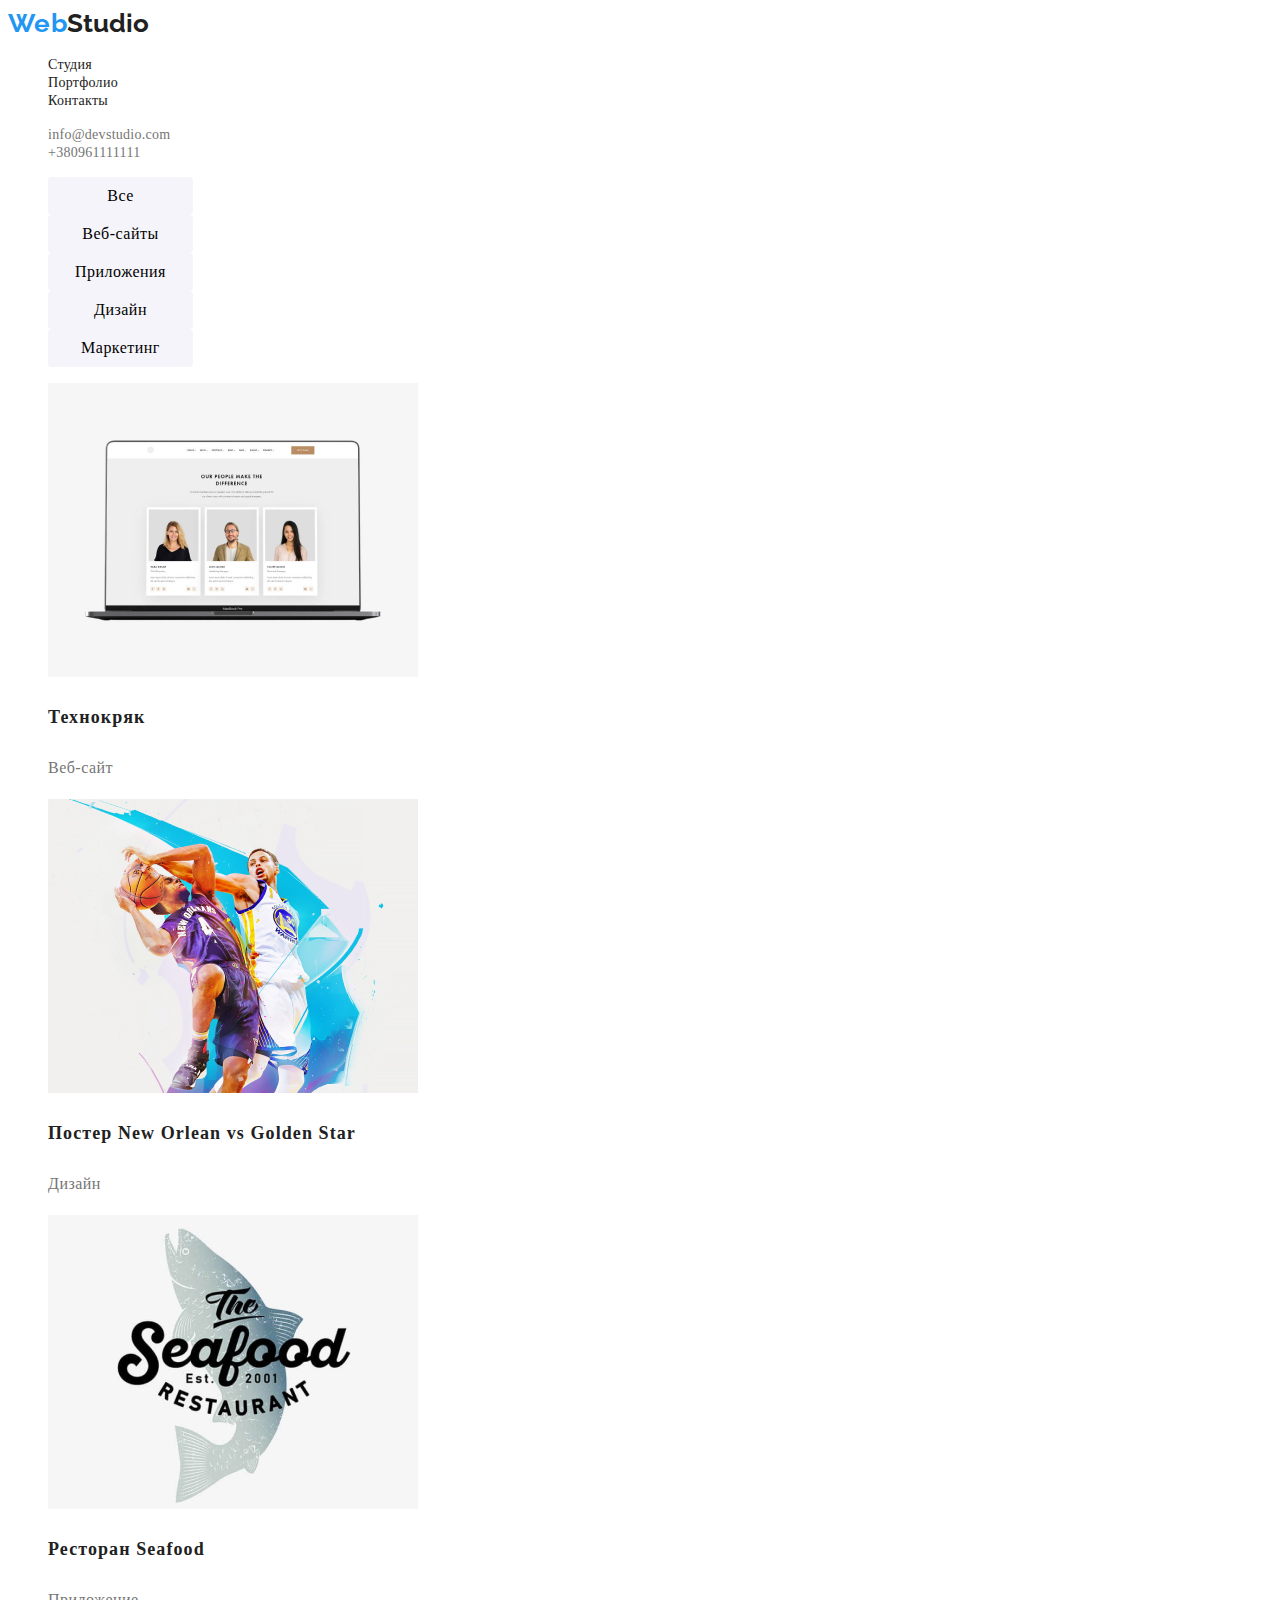
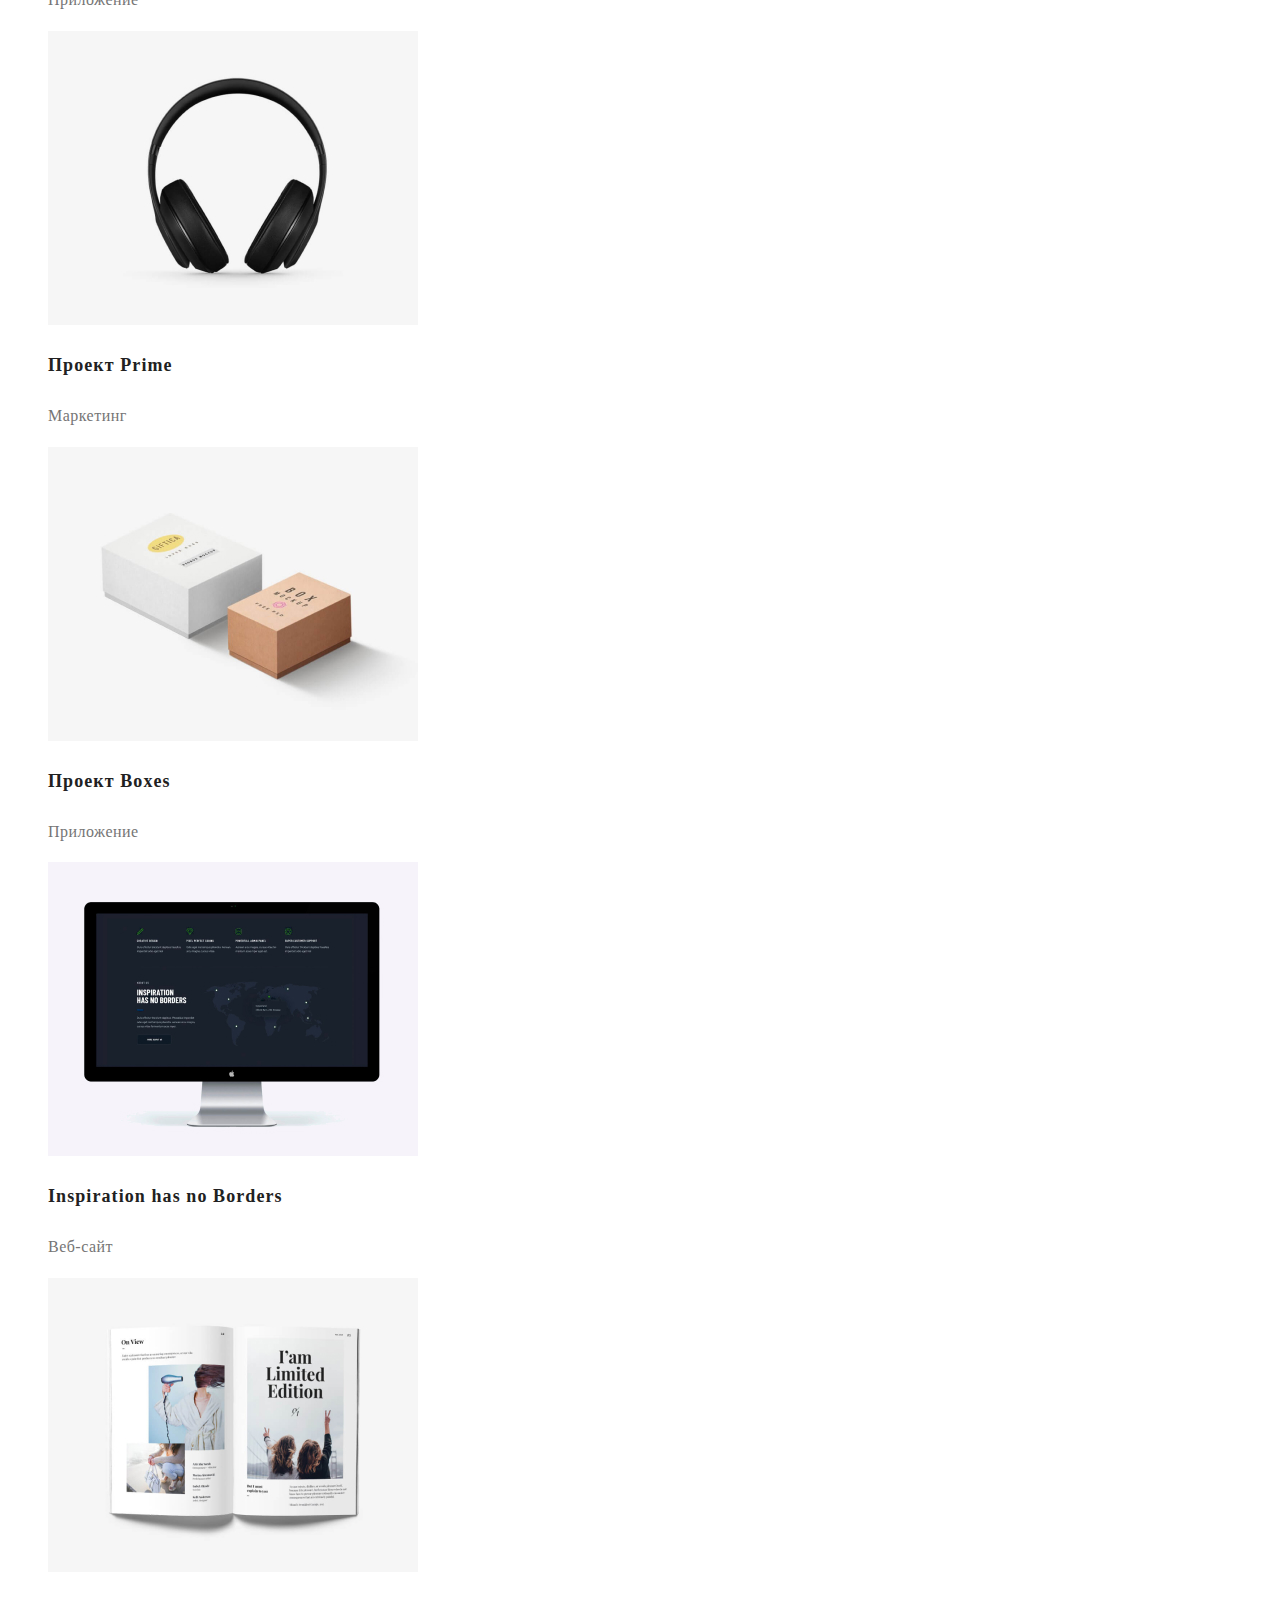
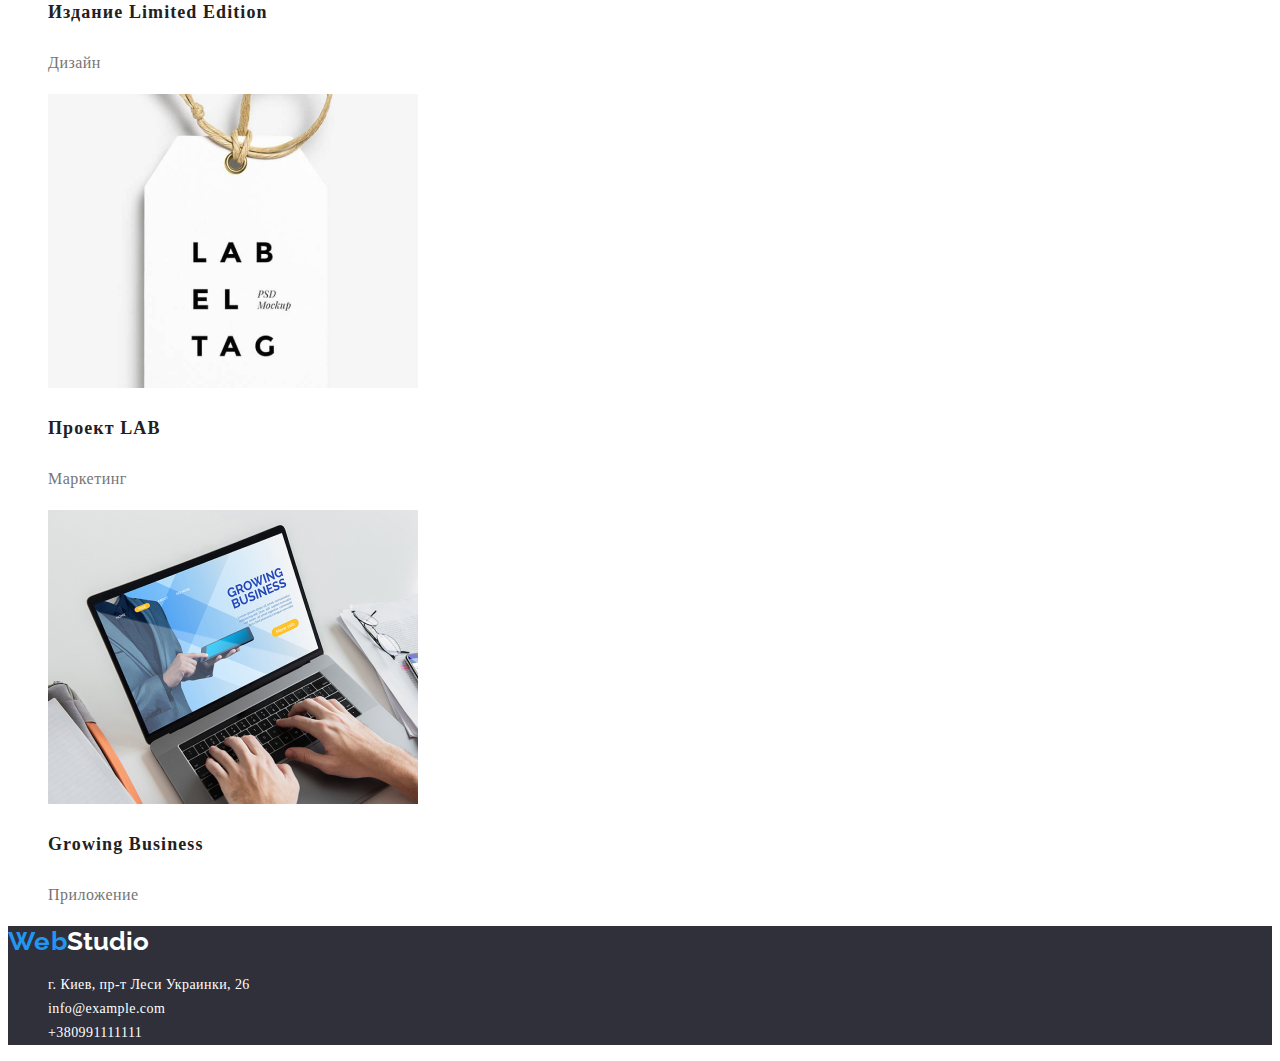
==== portfolio.html @ b9a98849 "Копіювання файлів з ДЗ2" ====
<!DOCTYPE html>
<html lang="ru">
<head>
    <meta charset="UTF-8">
    <meta http-equiv="X-UA-Compatible" content="IE=edge">
    <meta name="viewport" content="width=device-width, initial-scale=1.0">
    <link rel="stylesheet" href="https://cdnjs.cloudflare.com/ajax/libs/modern-normalize/1.0.0/modern-normalize.min.css"
        integrity="sha512-ISS7cAi1PEhQ8jnbJpJZMd29NlhNj4AWYyLOSp2CE/CsHxTCu+r+t0D2yoJudVrd0/8fTVPUVDzY5Tvli75u/g=="
        crossorigin="anonymous" />
    <link rel="preconnect" href="https://fonts.gstatic.com">
    <link href="https://fonts.googleapis.com/css2?family=Raleway:wght@700&family=Roboto:wght@400;500;700;900&display=swap"
    rel="stylesheet">
    <link rel="stylesheet" href="./css/styles.css">
    <title>Портфолио</title>
</head>
<body>
    <!--PORTFOLIO-->
<header class="header">
    <nav class="navigation">
        <a class="logo-webstudio link" lang="en" href="WebStudio" target="_blank">
            <span class="logo-web">Web</span>Studio</a>
        <ul class="navigation-list list">
            <li class="navigatoin-item">
                <a class="navigatin-link link" href="./index.html">Студия</a>
            </li>
            <li class="navigatoin-item">
                <a class="navigatin-link link" href="./portfolio.html">Портфолио</a>
            </li>
            <li class="navigatoin-item">
                <a class="navigatin-link link" href="Контакты">Контакты</a>
            </li>
        </ul>
    </nav>
    <ul class="mail-tel-list list">
        <li class="mail-tel-item">
            <a class="mail-tel-link link" href="mailto:info@devstudio.com" lang="en">info@devstudio.com</a>
        </li>
        <li class="mail-tel-item">
            <a class="mail-tel-link link" href="tel:+380961111111">+380961111111</a>
        </li>
    </ul>
</header>
    <main>
        <section class="galery">
            <!--Галерея-->
            <h1 hidden> Галерея </h1><!--повинен бути скритий через стилі-->
            <ul class="galery-head-list list">
                <li class="galery-head-item">
                    <button class="galery-head-bytton" type="button">Все</button>
                </li>
                <li class="galery-head-item">
                    <button class="galery-head-bytton" type="button">Веб-сайты</button>
                </li>
                <li class="galery-head-item">
                    <button class="galery-head-bytton" type="button">Приложения</button>
                </li>
                <li class="galery-head-item">
                    <button class="galery-head-bytton" type="button">Дизайн</button>
                </li>
                <li class="galery-head-item">
                    <button class="galery-head-bytton" type="button">Маркетинг</button>
                </li>
            </ul>
             <ul class="galery-list list">
                <li class="galery-item">
                    <img class="galery-img" src="./images/portfolio/img_1.jpg" alt="Веб-сайт" 
                    width="370" height="294">
                    <h3 class="galery-name">Технокряк</h3>
                    <p class="galery-section">Веб-сайт</p>
                </li>
                <li class="galery-item">
                    <img class="galery-img" src="./images/portfolio/img_2.jpg" alt="Дизайн"
                    width="370" height="294">
                    <h3 class="galery-name">Постер <span lang="en"> New Orlean vs Golden Star </span> </h3>
                    <p class="galery-section">Дизайн</p>
                </li>
                <li class="galery-item">
                    <img class="galery-img" src="./images/portfolio/img_3.jpg" alt="Приложение"
                    width="370" height="294">
                    <h3 class="galery-name">Ресторан <span lang="en"> Seafood </span> </h3>
                    <p class="galery-section">Приложение</p>
                </li>
                <li class="galery-item">
                    <img class="galery-img" src="./images/portfolio/img_4.jpg" alt="Маркетинг"
                    width="370" height="294">
                    <h3 class="galery-name">Проект <span lang="en"> Prime </span> </h3>
                    <p class="galery-section">Маркетинг</p>
                </li>
                <li class="galery-item">
                    <img class="galery-img" src="./images/portfolio/img_5.jpg" alt="Приложение"
                    width="370" height="294">
                    <h3 class="galery-name">Проект <span lang="en">Boxes</span> </h3>
                    <p class="galery-section">Приложение</p>
                </li>
                <li class="galery-item">
                    <img class="galery-img" src="./images/portfolio/img_6.jpg" alt="Веб-сайт"
                    width="370" height="294">
                    <h3 class="galery-name" lang="en">Inspiration has no Borders</h3>
                    <p class="galery-section">Веб-сайт</p>
                </li>
                <li class="galery-item">
                    <img class="galery-img" src="./images/portfolio/img_7.jpg" alt="Дизайн"
                    width="370" height="294">
                    <h3 class="galery-name">Издание <span lang="en">Limited Edition</span> </h3>
                    <p class="galery-section">Дизайн</p>
                </li>
                <li class="galery-item">
                    <img class="galery-img" src="./images/portfolio/img_8.jpg" alt="Маркетинг"
                    width="370" height="294">
                    <h3 class="galery-name">Проект <span lang="en">LAB</span> </h3>
                    <p class="galery-section">Маркетинг</p>
                </li>
                <li class="galery-item">
                    <img class="galery-img" src="./images/portfolio/img_9.jpg" alt="Приложение"
                    width="370" height="294">
                    <h3 class="galery-name" lang="en">Growing Business</h3>
                    <p class="galery-section">Приложение</p>
                </li>
            </ul>
        </section>
    </main>
    <footer class="contact">
        <a class="logo-webstudio-contakt link"  lang="en" href="WebStudio" target="_blank"><span class="logo-web">Web</span>Studio</a>
        <address>
        <ul class="contact-list list">
            <li class="contact-item">
                <a class="contact-link link address" href="https://goo.gl/maps/cY92nPy66hMeKXWc9" target="_blank" rel="noopener noreferrer">
                г. Киев, пр-т Леси Украинки, 26</a>
            </li>
            <li>
                <a class="contact-link link address" href="mailto:info@example.com" lang="en">info@example.com</a>
            </li>
            <li>
                <a class="contact-link link address" href="tel:+380991111111">+380991111111</a>
            </li>
        </ul>
        </address>
    </footer>
</body>
</html>
---- css/styles.css ----
:root {
  --accent-color: #2196f3;
  --color-fonts-dark-background: #fff;
  --color-background: #2f303a;
  --color-link-visited: #900060;
  --first-color-fonts: #212121;
  --second-color-fonts: #757575;
  --color-background-secton-team: #f5f4fa;
}

body {
  font-family: 'Roboto' sans-serif;
  color: var(--first-color-fonts);
}

.link {
  text-decoration: none;
}

.list {
  list-style: none;
}

.address {
  font-style: normal;
}

/*-----COMPONENTS---------*/
.hero-title {
  font-weight: 900;
  font-size: 44px;
  line-height: 1.36;
  text-align: center;
  letter-spacing: 0.06em;
  text-transform: uppercase;
  color: var(--color-fonts-dark-background);
}

.hero-button {
  font-family: inherit;
  font-weight: 700;
  font-size: 16px;
  line-height: 1.87;
  display: flex;
  align-items: center;
  text-align: center;
  justify-content: center;
  letter-spacing: 0.06em;
  width: 200px;
  height: 50px;
  left: 700px;
  top: 430px;
  border-width: 0px;
  border-color: var(--accent-color);
  border-radius: 4px;
  color: var(--color-fonts-dark-background);
  background-color: var(--accent-color);
  cursor: pointer;
}

/*-----END COMPONENTS---------*/

/*----HEADER------*/
.hero {
  background-color: var(--color-background);
}

.logo-webstudio {
  font-family: 'Raleway', sans-serif;
  font-weight: 700;
  font-size: 26px;
  line-height: 1.19;
  color: var(--first-color-fonts);
}

.logo-web {
  font-family: 'Raleway', sans-serif;
  font-weight: 700;
  font-size: 26px;
  line-height: 1.19;
  color: var(--accent-color);
}

.navigatin-link {
  font-weight: 500;
  font-size: 14px;
  line-height: 1.14;
  letter-spacing: 0.02em;
  color: var(--first-color-fonts);
}

.navigatin-link:hover,
.mail-tel-link:hover,
.navigatin-link:focus,
.mail-tel-link:focus {
  color: var(--accent-color);
}
.navigatin-link:active {
  color: var(--color-link-visited);
}

.mail-tel-link {
  font-weight: 500;
  font-size: 14px;
  line-height: 1.14;
  letter-spacing: 0.02em;
  color: var(--second-color-fonts);
}

/*----END HEADER------*/

/*--------ABOUT--------*/
.about-desicion {
  font-weight: 700;
  font-size: 14px;
  line-height: 1.14;
  letter-spacing: 0.03em;
  text-transform: uppercase;
}

.about-works {
  font-size: 14px;
  line-height: 1.71;
  letter-spacing: 0.03em;
  color: var(--second-color-fonts);
}
/*--------END ABOUT--------*/

/*-----------WORK----------*/
.work-heading {
  font-weight: 700;
  font-size: 36px;
  line-height: 1.16;
  text-align: center;
  letter-spacing: 0.03em;
}
/*-------END_WORK----*/

/*-------TEAM---------*/
.team {
  background-color: var(--color-background-secton-team);
}

.team-heading {
  font-weight: 700;
  font-size: 36px;
  line-height: 1.16;
  text-align: center;
  letter-spacing: 0.03em;
}

.team-surname {
  font-weight: 500;
  font-size: 16px;
  line-height: 1.19;
  text-align: center;
  letter-spacing: 0.03em;
}

.team-position {
  font-size: 16px;
  line-height: 1.19;
  text-align: center;
  letter-spacing: 0.03em;
  color: var(--second-color-fonts);
}
/*-------END TEAM---------*/

/*---------CONTACT---------*/
.contact {
  background-color: var(--color-background);
}

.logo-webstudio-contakt {
  font-family: 'Raleway', sans-serif;
  font-weight: 700;
  font-size: 26px;
  line-height: 1.19;
  color: var(--color-fonts-dark-background);
}

.logo-web {
  font-family: 'Raleway', sans-serif;
  font-weight: 700;
  font-size: 26px;
  line-height: 1.19;
  letter-spacing: 0.03em;
  color: var(--accent-color);
}

.contact-link {
  font-size: 14px;
  line-height: 1.71;
  letter-spacing: 0.03em;
  color: var(--color-fonts-dark-background);
}

.contact-link:hover,
.contact-link:focus {
  color: var(--accent-color);
}
/*---------END CONTACT---------*/

/*--------GALERY------------*/
.galery-head-bytton {
  width: 145px;
  height: 38px;
  left: 712px;
  top: 174px;
  border-color: var(--color-fonts-dark-background);
  border-width: 0px;
  background: var(--color-background-secton-team);
  border-radius: 4px;
  font-family: inherit;
  font-weight: 500;
  font-size: 16px;
  line-height: 1.62;
  text-align: center;
  letter-spacing: 0.03em;
  cursor: pointer;
}

.galery-head-bytton:hover,
.galery-head-bytton:focus {
  color: var(--color-fonts-dark-background);
  background-color: var(--accent-color);
  box-shadow: 0px 3px 1px rgba(0, 0, 0, 0.1), 0px 1px 2px rgba(0, 0, 0, 0.08),
    0px 2px 2px rgba(0, 0, 0, 0.12);
  border-radius: 4px;
}

.galery-name {
  font-style: 400;
  font-weight: 700;
  font-size: 18px;
  line-height: 2;
  letter-spacing: 0.06em;
}

.galery-section {
  font-size: 16px;
  line-height: 1.87;
  letter-spacing: 0.03em;
  color: var(--second-color-fonts);
}
/*--------END GALERY------------*/
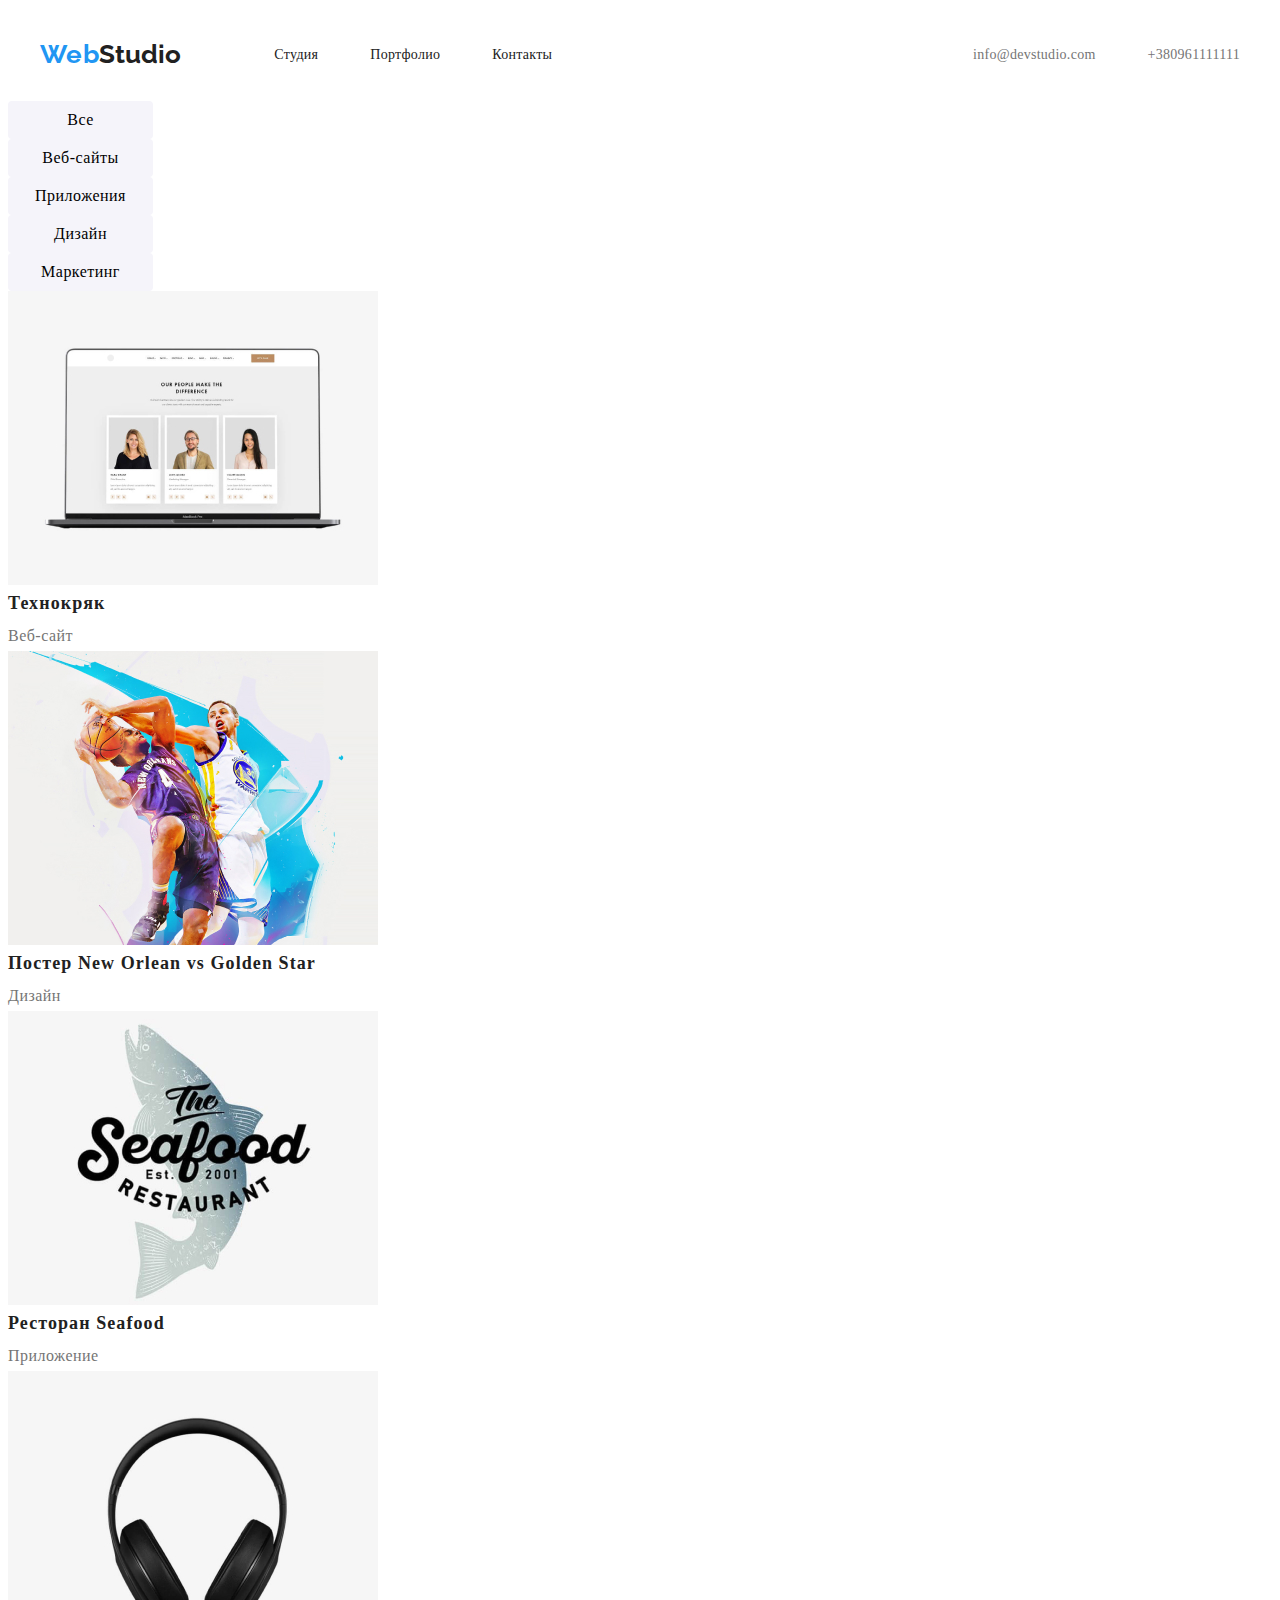
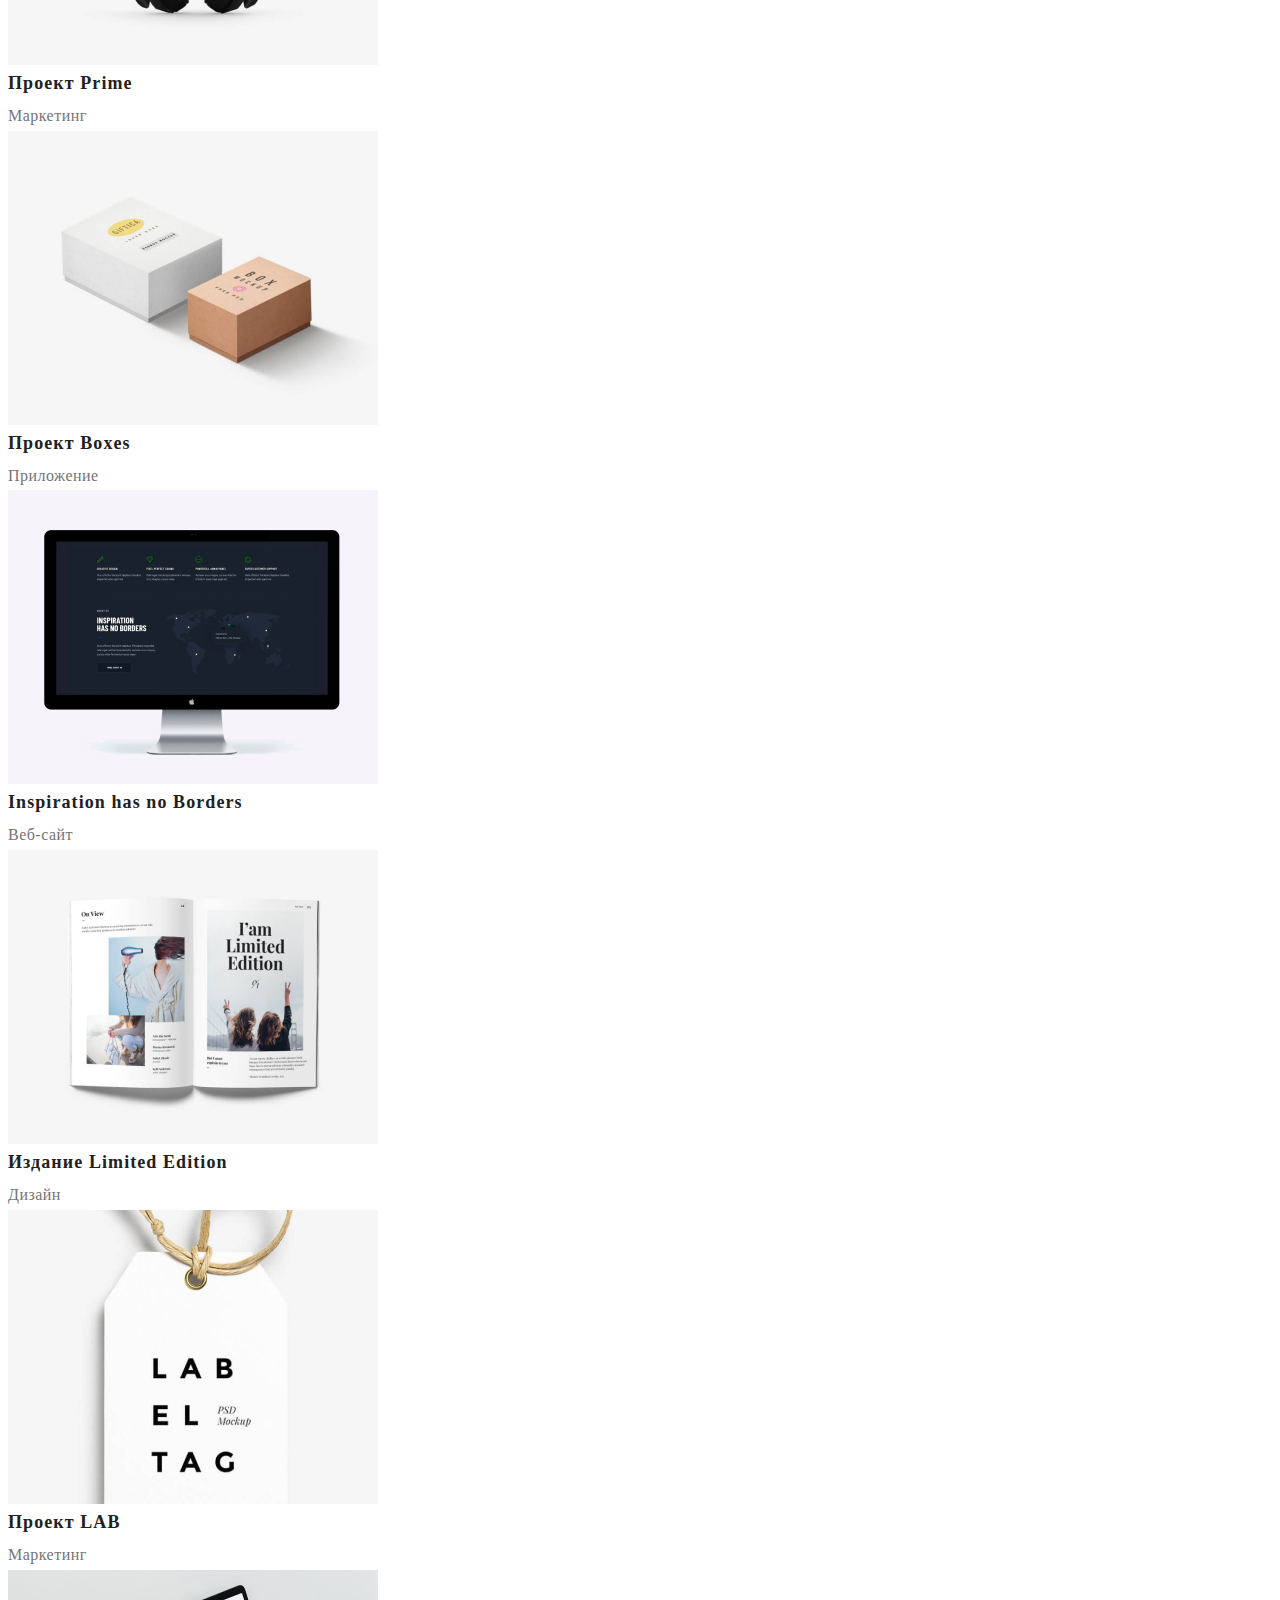
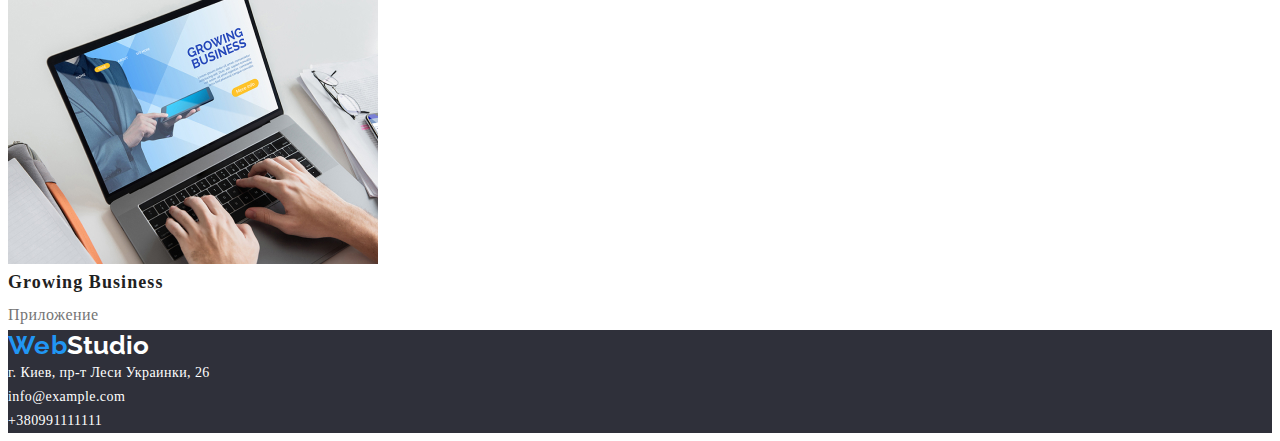
==== commit 50593bf5: "Хедер позиціонування" ====
--- a/portfolio.html
+++ b/portfolio.html
@@ -16,29 +16,31 @@
 <body>
     <!--PORTFOLIO-->
 <header class="header">
-    <nav class="navigation">
-        <a class="logo-webstudio link" lang="en" href="WebStudio" target="_blank">
-            <span class="logo-web">Web</span>Studio</a>
-        <ul class="navigation-list list">
-            <li class="navigatoin-item">
-                <a class="navigatin-link link" href="./index.html">Студия</a>
+    <div class="container">
+        <nav class="navigation">
+            <a class="logo-webstudio link" lang="en" href="WebStudio" target="_blank">
+                <span class="logo-web">Web</span>Studio</a>
+            <ul class="navigation-list list">
+                <li class="navigatoin-item">
+                    <a class="navigatin-link link" href="./index.html">Студия</a>
+                </li>
+                <li class="navigatoin-item">
+                    <a class="navigatin-link link" href="./portfolio.html">Портфолио</a>
+                </li>
+                <li class="navigatoin-item">
+                    <a class="navigatin-link link" href="Контакты">Контакты</a>
+                </li>
+            </ul>
+        </nav>
+        <ul class="mail-tel-list list">
+            <li class="mail-tel-item">
+                <a class="mail-tel-link link" href="mailto:info@devstudio.com" lang="en">info@devstudio.com</a>
             </li>
-            <li class="navigatoin-item">
-                <a class="navigatin-link link" href="./portfolio.html">Портфолио</a>
-            </li>
-            <li class="navigatoin-item">
-                <a class="navigatin-link link" href="Контакты">Контакты</a>
+            <li class="mail-tel-item">
+                <a class="mail-tel-link link" href="tel:+380961111111">+380961111111</a>
             </li>
         </ul>
-    </nav>
-    <ul class="mail-tel-list list">
-        <li class="mail-tel-item">
-            <a class="mail-tel-link link" href="mailto:info@devstudio.com" lang="en">info@devstudio.com</a>
-        </li>
-        <li class="mail-tel-item">
-            <a class="mail-tel-link link" href="tel:+380961111111">+380961111111</a>
-        </li>
-    </ul>
+    </div>
 </header>
     <main>
         <section class="galery">
--- a/css/styles.css
+++ b/css/styles.css
@@ -13,6 +13,27 @@
   color: var(--first-color-fonts);
 }
 
+/*-----COMPONENTS---------*/
+h1,
+h2,
+h3,
+h4,
+h5,
+h6,
+p {
+  margin: 0;
+}
+
+ul,
+ol {
+  margin: 0;
+  padding: 0;
+}
+
+img {
+  display: block;
+}
+
 .link {
   text-decoration: none;
 }
@@ -25,44 +46,53 @@
   font-style: normal;
 }
 
-/*-----COMPONENTS---------*/
-.hero-title {
-  font-weight: 900;
-  font-size: 44px;
-  line-height: 1.36;
-  text-align: center;
-  letter-spacing: 0.06em;
-  text-transform: uppercase;
-  color: var(--color-fonts-dark-background);
-}
-
-.hero-button {
-  font-family: inherit;
-  font-weight: 700;
-  font-size: 16px;
-  line-height: 1.87;
+.container {
+  width: 1200px;
+  margin: 0 auto;
+  padding-left: 15px;
+  padding-right: 15px;
+}
+
+.visually-hidden {
+  position: absolute !important;
+  clip: rect(1px 1px 1px 1px); /* IE6, IE7 */
+  clip: rect(1px, 1px, 1px, 1px);
+  padding: 0 !important;
+  border: 0 !important;
+  height: 1px !important;
+  width: 1px !important;
+  overflow: hidden;
+}
+
+/*-----END COMPONENTS---------*/
+
+/*----HEADER------*/
+.header {
+  padding-top: 31px;
+  padding-bottom: 31px;
+}
+.header .container {
   display: flex;
   align-items: center;
-  text-align: center;
-  justify-content: center;
-  letter-spacing: 0.06em;
-  width: 200px;
-  height: 50px;
-  left: 700px;
-  top: 430px;
-  border-width: 0px;
-  border-color: var(--accent-color);
-  border-radius: 4px;
-  color: var(--color-fonts-dark-background);
-  background-color: var(--accent-color);
-  cursor: pointer;
-}
-
-/*-----END COMPONENTS---------*/
-
-/*----HEADER------*/
-.hero {
-  background-color: var(--color-background);
+}
+
+.navigation {
+  display: flex;
+  align-items: center;
+}
+.navigatoin-item:not(:last-child) {
+  margin-right: 52px;
+}
+
+.navigation-list,
+.mail-tel-list {
+  display: flex;
+  align-items: center;
+  margin-left: auto;
+}
+
+.mail-tel-item:not(:last-child) {
+  margin-right: 52px;
 }
 
 .logo-webstudio {
@@ -71,6 +101,7 @@
   font-size: 26px;
   line-height: 1.19;
   color: var(--first-color-fonts);
+  margin-right: 93px;
 }
 
 .logo-web {
@@ -108,6 +139,51 @@
 }
 
 /*----END HEADER------*/
+
+/*-------HERO---------*/
+
+.hero {
+  background-color: var(--color-background);
+  padding-top: 200px;
+  padding-bottom: 200px;
+}
+.hero-title {
+  font-weight: 900;
+  font-size: 44px;
+  line-height: 1.36;
+  text-align: center;
+  letter-spacing: 0.06em;
+  text-transform: uppercase;
+  color: var(--color-fonts-dark-background);
+  padding-left: 251px;
+  padding-right: 251px;
+  padding-bottom: 30px;
+}
+
+.hero-button {
+  font-family: inherit;
+  font-weight: 700;
+  font-size: 16px;
+  line-height: 1.87;
+  display: flex;
+  align-items: center;
+  text-align: center;
+  justify-content: center;
+  letter-spacing: 0.06em;
+  min-width: 200px;
+  padding-top: 10px;
+  padding-bottom: 10px;
+  padding-left: 30px;
+  padding-right: 30px;
+  border-width: 0px;
+  border-color: var(--accent-color);
+  border-radius: 4px;
+  color: var(--color-fonts-dark-background);
+  background-color: var(--accent-color);
+  cursor: pointer;
+  margin: 0px auto;
+}
+/*-------END HERO---------*/
 
 /*--------ABOUT--------*/
 .about-desicion {
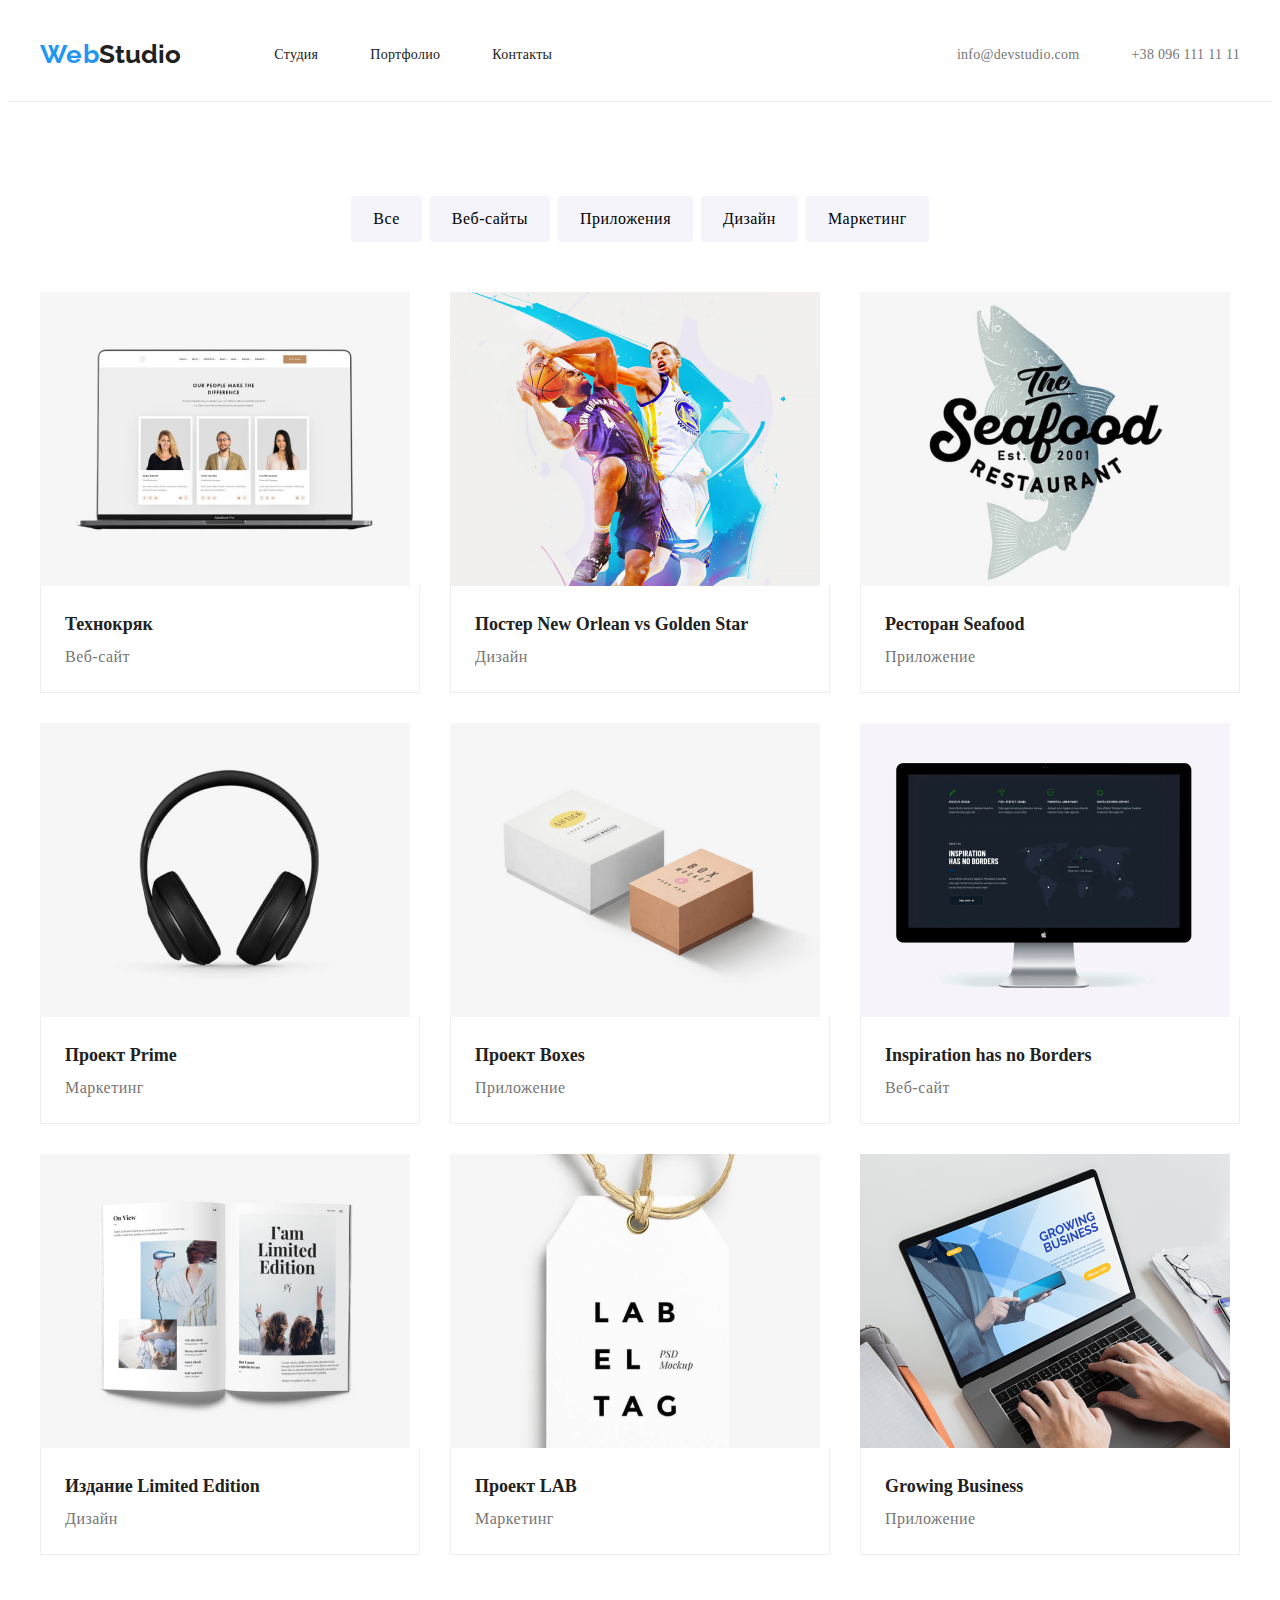
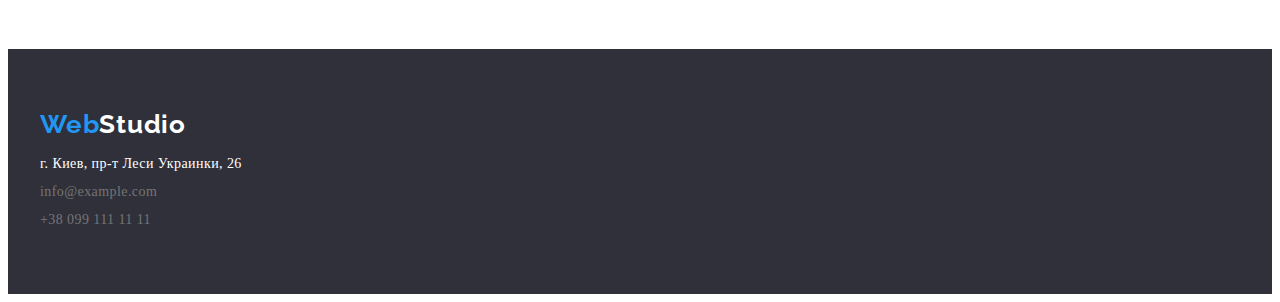
==== commit caa43406: "Позиціонування і відсутпи на вкладках портфоліо і головна (дз №3))" ====
--- a/portfolio.html
+++ b/portfolio.html
@@ -37,7 +37,7 @@
                 <a class="mail-tel-link link" href="mailto:info@devstudio.com" lang="en">info@devstudio.com</a>
             </li>
             <li class="mail-tel-item">
-                <a class="mail-tel-link link" href="tel:+380961111111">+380961111111</a>
+                <a class="mail-tel-link link" href="tel:+380961111111">+38 096 111 11 11</a>
             </li>
         </ul>
     </div>
@@ -45,98 +45,124 @@
     <main>
         <section class="galery">
             <!--Галерея-->
-            <h1 hidden> Галерея </h1><!--повинен бути скритий через стилі-->
-            <ul class="galery-head-list list">
-                <li class="galery-head-item">
-                    <button class="galery-head-bytton" type="button">Все</button>
-                </li>
-                <li class="galery-head-item">
-                    <button class="galery-head-bytton" type="button">Веб-сайты</button>
-                </li>
-                <li class="galery-head-item">
-                    <button class="galery-head-bytton" type="button">Приложения</button>
-                </li>
-                <li class="galery-head-item">
-                    <button class="galery-head-bytton" type="button">Дизайн</button>
-                </li>
-                <li class="galery-head-item">
-                    <button class="galery-head-bytton" type="button">Маркетинг</button>
-                </li>
-            </ul>
-             <ul class="galery-list list">
-                <li class="galery-item">
-                    <img class="galery-img" src="./images/portfolio/img_1.jpg" alt="Веб-сайт" 
-                    width="370" height="294">
-                    <h3 class="galery-name">Технокряк</h3>
-                    <p class="galery-section">Веб-сайт</p>
-                </li>
-                <li class="galery-item">
-                    <img class="galery-img" src="./images/portfolio/img_2.jpg" alt="Дизайн"
-                    width="370" height="294">
-                    <h3 class="galery-name">Постер <span lang="en"> New Orlean vs Golden Star </span> </h3>
-                    <p class="galery-section">Дизайн</p>
-                </li>
-                <li class="galery-item">
-                    <img class="galery-img" src="./images/portfolio/img_3.jpg" alt="Приложение"
-                    width="370" height="294">
-                    <h3 class="galery-name">Ресторан <span lang="en"> Seafood </span> </h3>
-                    <p class="galery-section">Приложение</p>
-                </li>
-                <li class="galery-item">
-                    <img class="galery-img" src="./images/portfolio/img_4.jpg" alt="Маркетинг"
-                    width="370" height="294">
-                    <h3 class="galery-name">Проект <span lang="en"> Prime </span> </h3>
-                    <p class="galery-section">Маркетинг</p>
-                </li>
-                <li class="galery-item">
-                    <img class="galery-img" src="./images/portfolio/img_5.jpg" alt="Приложение"
-                    width="370" height="294">
-                    <h3 class="galery-name">Проект <span lang="en">Boxes</span> </h3>
-                    <p class="galery-section">Приложение</p>
-                </li>
-                <li class="galery-item">
-                    <img class="galery-img" src="./images/portfolio/img_6.jpg" alt="Веб-сайт"
-                    width="370" height="294">
-                    <h3 class="galery-name" lang="en">Inspiration has no Borders</h3>
-                    <p class="galery-section">Веб-сайт</p>
-                </li>
-                <li class="galery-item">
-                    <img class="galery-img" src="./images/portfolio/img_7.jpg" alt="Дизайн"
-                    width="370" height="294">
-                    <h3 class="galery-name">Издание <span lang="en">Limited Edition</span> </h3>
-                    <p class="galery-section">Дизайн</p>
-                </li>
-                <li class="galery-item">
-                    <img class="galery-img" src="./images/portfolio/img_8.jpg" alt="Маркетинг"
-                    width="370" height="294">
-                    <h3 class="galery-name">Проект <span lang="en">LAB</span> </h3>
-                    <p class="galery-section">Маркетинг</p>
-                </li>
-                <li class="galery-item">
-                    <img class="galery-img" src="./images/portfolio/img_9.jpg" alt="Приложение"
-                    width="370" height="294">
-                    <h3 class="galery-name" lang="en">Growing Business</h3>
-                    <p class="galery-section">Приложение</p>
-                </li>
-            </ul>
+            <div class="container">   
+                <h1 hidden> Галерея </h1><!--повинен бути скритий через стилі-->
+                <ul class="galery-head-list list">
+                    <li class="galery-head-item">
+                        <button class="galery-head-bytton" type="button">Все</button>
+                    </li>
+                    <li class="galery-head-item">
+                        <button class="galery-head-bytton" type="button">Веб-сайты</button>
+                    </li>
+                    <li class="galery-head-item">
+                        <button class="galery-head-bytton" type="button">Приложения</button>
+                    </li>
+                    <li class="galery-head-item">
+                        <button class="galery-head-bytton" type="button">Дизайн</button>
+                    </li>
+                    <li class="galery-head-item">
+                        <button class="galery-head-bytton" type="button">Маркетинг</button>
+                    </li>
+                </ul>
+            </div>
+            <div class="container">
+                <ul class="galery-list list">
+                    <li class="galery-item">
+                        <img class="galery-img" src="./images/portfolio/img_1.jpg" alt="Веб-сайт" 
+                        width="370" height="294">
+                        <div class="galery-card">
+                            <h3 class="galery-name">Технокряк</h3>
+                            <p class="galery-section">Веб-сайт</p>
+                        </div>
+                    </li>
+                    <li class="galery-item">
+                        <img class="galery-img" src="./images/portfolio/img_2.jpg" alt="Дизайн"
+                        width="370" height="294">
+                        <div class="galery-card">
+                            <h3 class="galery-name">Постер <span lang="en"> New Orlean vs Golden Star </span> </h3>
+                            <p class="galery-section">Дизайн</p>
+                        </div>
+                    </li>
+                    <li class="galery-item">
+                        <img class="galery-img" src="./images/portfolio/img_3.jpg" alt="Приложение"
+                        width="370" height="294">
+                        <div class="galery-card">
+                            <h3 class="galery-name">Ресторан <span lang="en"> Seafood </span> </h3>
+                            <p class="galery-section">Приложение</p>
+                        </div>
+                    </li>
+                    <li class="galery-item">
+                        <img class="galery-img" src="./images/portfolio/img_4.jpg" alt="Маркетинг"
+                        width="370" height="294">
+                        <div class="galery-card">
+                            <h3 class="galery-name">Проект <span lang="en"> Prime </span> </h3>
+                            <p class="galery-section">Маркетинг</p>
+                        </div>
+                    </li>
+                    <li class="galery-item">
+                        <img class="galery-img" src="./images/portfolio/img_5.jpg" alt="Приложение"
+                        width="370" height="294">
+                        <div class="galery-card">
+                            <h3 class="galery-name">Проект <span lang="en">Boxes</span> </h3>
+                            <p class="galery-section">Приложение</p>
+                        </div>
+                    </li>
+                    <li class="galery-item">
+                        <img class="galery-img" src="./images/portfolio/img_6.jpg" alt="Веб-сайт"
+                        width="370" height="294">
+                        <div class="galery-card">
+                            <h3 class="galery-name" lang="en">Inspiration has no Borders</h3>
+                            <p class="galery-section">Веб-сайт</p>
+                        </div>
+                    </li>
+                    <li class="galery-item">
+                        <img class="galery-img" src="./images/portfolio/img_7.jpg" alt="Дизайн"
+                        width="370" height="294">
+                        <div class="galery-card">
+                            <h3 class="galery-name">Издание <span lang="en">Limited Edition</span> </h3>
+                            <p class="galery-section">Дизайн</p>
+                        </div>
+                    </li>
+                    <li class="galery-item">
+                        <img class="galery-img" src="./images/portfolio/img_8.jpg" alt="Маркетинг"
+                        width="370" height="294">
+                        <div class="galery-card">
+                            <h3 class="galery-name">Проект <span lang="en">LAB</span> </h3>
+                            <p class="galery-section">Маркетинг</p>
+                        </div>
+                    </li>
+                    <li class="galery-item">
+                        <img class="galery-img" src="./images/portfolio/img_9.jpg" alt="Приложение"
+                        width="370" height="294">
+                        <div class="galery-card">
+                            <h3 class="galery-name" lang="en">Growing Business</h3>
+                            <p class="galery-section">Приложение</p>
+                        </div>
+                    </li>
+                </ul>
+            </div>
         </section>
     </main>
     <footer class="contact">
-        <a class="logo-webstudio-contakt link"  lang="en" href="WebStudio" target="_blank"><span class="logo-web">Web</span>Studio</a>
-        <address>
-        <ul class="contact-list list">
-            <li class="contact-item">
-                <a class="contact-link link address" href="https://goo.gl/maps/cY92nPy66hMeKXWc9" target="_blank" rel="noopener noreferrer">
-                г. Киев, пр-т Леси Украинки, 26</a>
-            </li>
-            <li>
-                <a class="contact-link link address" href="mailto:info@example.com" lang="en">info@example.com</a>
-            </li>
-            <li>
-                <a class="contact-link link address" href="tel:+380991111111">+380991111111</a>
-            </li>
-        </ul>
-        </address>
+        <div class="container">
+            <a class="logo-webstudio-contakt link" lang="en" href="WebStudio" target="_blank"><span
+                    class="logo-web">Web</span>Studio</a>
+            <address>
+                <ul class="contact-list list">
+                    <li class="contact-item">
+                        <a class="contact-link-address link address" href="https://goo.gl/maps/cY92nPy66hMeKXWc9"
+                            target="_blank" rel="noopener noreferrer">
+                            г. Киев, пр-т Леси Украинки, 26</a>
+                    </li>
+                    <li>
+                        <a class="contact-link link address" href="mailto:info@example.com" lang="en">info@example.com</a>
+                    </li>
+                    <li>
+                        <a class="contact-link link address" href="tel:+380991111111">+38 099 111 11 11</a>
+                    </li>
+                </ul>
+            </address>
+        </div>
     </footer>
 </body>
 </html>--- a/css/styles.css
+++ b/css/styles.css
@@ -6,6 +6,7 @@
   --first-color-fonts: #212121;
   --second-color-fonts: #757575;
   --color-background-secton-team: #f5f4fa;
+  --card-indent: 30px;
 }
 
 body {
@@ -70,6 +71,7 @@
 .header {
   padding-top: 31px;
   padding-bottom: 31px;
+  border-bottom: 1px solid #ececec;
 }
 .header .container {
   display: flex;
@@ -186,12 +188,28 @@
 /*-------END HERO---------*/
 
 /*--------ABOUT--------*/
+
+.about-list {
+  display: flex;
+  padding-top: 94px;
+  padding-bottom: 47px;
+  margin-left: calc(-1 * var(--card-indent));
+  margin-top: calc(-1 * var(--card-indent));
+}
+
+.about-item {
+  margin-left: var(--card-indent);
+  margin-top: var(--card-indent);
+  flex-basis: calc(100% / 4 - var(--card-indent));
+}
+
 .about-desicion {
   font-weight: 700;
   font-size: 14px;
   line-height: 1.14;
   letter-spacing: 0.03em;
   text-transform: uppercase;
+  margin-bottom: 10px;
 }
 
 .about-works {
@@ -209,6 +227,22 @@
   line-height: 1.16;
   text-align: center;
   letter-spacing: 0.03em;
+  padding-top: 47px;
+  padding-bottom: 25px;
+}
+
+.work-list {
+  display: flex;
+  padding-top: 25px;
+  padding-bottom: 90px;
+  margin-left: calc(-1 * var(--card-indent));
+  margin-top: calc(-1 * var(--card-indent));
+}
+
+.work-item {
+  margin-left: var(--card-indent);
+  margin-top: var(--card-indent);
+  flex-basis: calc(100% / 3 - var(--card-indent));
 }
 /*-------END_WORK----*/
 
@@ -223,6 +257,28 @@
   line-height: 1.16;
   text-align: center;
   letter-spacing: 0.03em;
+  padding-top: 90px;
+  padding-bottom: 24px;
+}
+
+.team-list {
+  display: flex;
+  padding-top: 24px;
+  padding-bottom: 100px;
+  margin-left: calc(-1 * var(--card-indent));
+  margin-top: calc(-1 * var(--card-indent));
+}
+.team-item {
+  margin-left: var(--card-indent);
+  margin-top: var(--card-indent);
+  flex-basis: calc(100% / 4 - var(--card-indent));
+  box-shadow: 0px 1px 3px rgba(0, 0, 0, 0.12), 0px 1px 1px rgba(0, 0, 0, 0.14),
+    0px 2px 1px rgba(0, 0, 0, 0.2);
+  border-radius: 4px;
+}
+.card-team {
+  background: #ffffff;
+  border-radius: 4px;
 }
 
 .team-surname {
@@ -231,6 +287,8 @@
   line-height: 1.19;
   text-align: center;
   letter-spacing: 0.03em;
+  padding-top: var(--card-indent);
+  padding-bottom: 5px;
 }
 
 .team-position {
@@ -239,12 +297,16 @@
   text-align: center;
   letter-spacing: 0.03em;
   color: var(--second-color-fonts);
+  padding-top: 5px;
+  padding-bottom: var(--card-indent);
 }
 /*-------END TEAM---------*/
 
 /*---------CONTACT---------*/
 .contact {
   background-color: var(--color-background);
+  padding-top: 60px;
+  padding-bottom: 60px;
 }
 
 .logo-webstudio-contakt {
@@ -252,7 +314,9 @@
   font-weight: 700;
   font-size: 26px;
   line-height: 1.19;
+  letter-spacing: 0.03em;
   color: var(--color-fonts-dark-background);
+  padding-bottom: 10px;
 }
 
 .logo-web {
@@ -262,13 +326,29 @@
   line-height: 1.19;
   letter-spacing: 0.03em;
   color: var(--accent-color);
+  padding-bottom: 10px;
+}
+
+.contact-list {
+  padding-top: 10px;
+}
+.contact-link-address {
+  font-size: 14px;
+  line-height: 2;
+  letter-spacing: 0.03em;
+  color: var(--color-fonts-dark-background);
+}
+
+.contact-link-address:hover,
+.contact-link-address:focus {
+  color: var(--accent-color);
 }
 
 .contact-link {
   font-size: 14px;
-  line-height: 1.71;
-  letter-spacing: 0.03em;
-  color: var(--color-fonts-dark-background);
+  line-height: 2;
+  letter-spacing: 0.03em;
+  color: var(--second-color-fonts);
 }
 
 .contact-link:hover,
@@ -278,20 +358,34 @@
 /*---------END CONTACT---------*/
 
 /*--------GALERY------------*/
+.galery-head-list {
+  display: flex;
+  align-items: center;
+  text-align: center;
+  justify-content: center;
+  padding-top: 94px;
+  padding-bottom: 25px;
+}
+.galery-head-item:not(:last-child) {
+  margin-right: 8px;
+}
+
 .galery-head-bytton {
-  width: 145px;
-  height: 38px;
-  left: 712px;
-  top: 174px;
+  font-family: inherit;
+  font-weight: 500;
+  font-size: 16px;
+  line-height: 1.62;
+  text-align: center;
+  align-items: center;
+  min-width: 0px;
+  padding-top: 10px;
+  padding-bottom: 10px;
+  padding-left: 22px;
+  padding-right: 22px;
   border-color: var(--color-fonts-dark-background);
   border-width: 0px;
   background: var(--color-background-secton-team);
   border-radius: 4px;
-  font-family: inherit;
-  font-weight: 500;
-  font-size: 16px;
-  line-height: 1.62;
-  text-align: center;
   letter-spacing: 0.03em;
   cursor: pointer;
 }
@@ -305,12 +399,36 @@
   border-radius: 4px;
 }
 
+.galery-list {
+  display: flex;
+  flex-wrap: wrap;
+  padding-top: 25px;
+  padding-bottom: 94px;
+  margin-top: calc(-1 * var(--card-indent));
+  margin-left: calc(-1 * var(--card-indent));
+}
+
+.galery-item {
+  margin-top: var(--card-indent);
+  margin-left: var(--card-indent);
+  flex-basis: calc(100% / 3 - var(--card-indent));
+}
+
+.galery-card {
+  background-color: #fff;
+  padding-top: 20px;
+  padding-bottom: 20px;
+  padding-left: 24px;
+  padding-right: 24px;
+  border: 1px solid #eeeeee;
+  border-top: none;
+}
+
 .galery-name {
   font-style: 400;
   font-weight: 700;
   font-size: 18px;
   line-height: 2;
-  letter-spacing: 0.06em;
 }
 
 .galery-section {
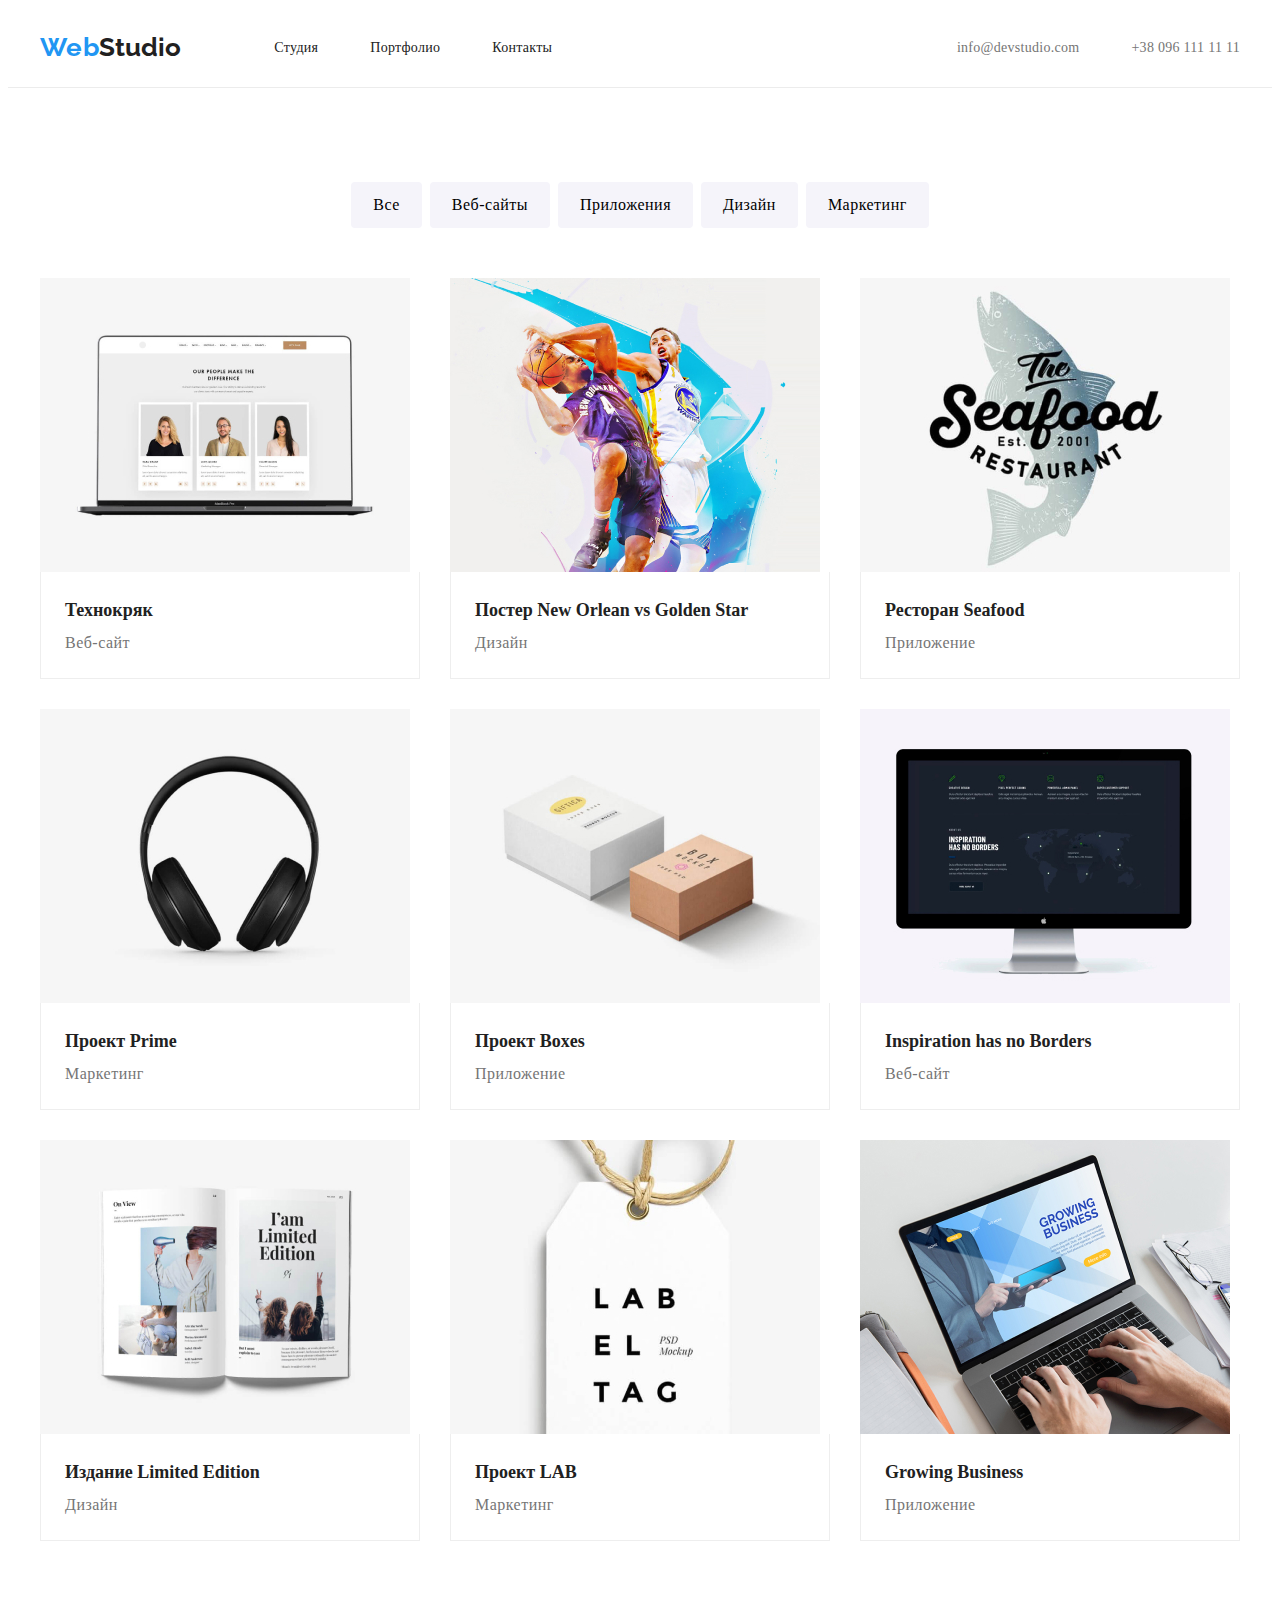
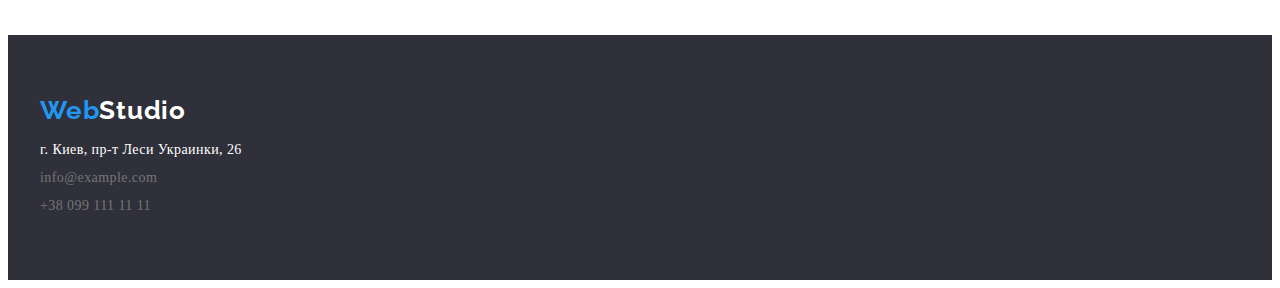
==== commit 44aae317: "Додавання ссилок для карток портфоліо" ====
--- a/portfolio.html
+++ b/portfolio.html
@@ -68,76 +68,94 @@
             <div class="container">
                 <ul class="galery-list list">
                     <li class="galery-item">
-                        <img class="galery-img" src="./images/portfolio/img_1.jpg" alt="Веб-сайт" 
+                        <a class="href-galery-card link" href="">
+                            <img class="galery-img" src="./images/portfolio/img_1.jpg" alt="Веб-сайт" 
                         width="370" height="294">
-                        <div class="galery-card">
-                            <h3 class="galery-name">Технокряк</h3>
-                            <p class="galery-section">Веб-сайт</p>
-                        </div>
+                            <div class="galery-card">
+                                <h3 class="galery-name">Технокряк</h3>
+                                <p class="galery-section">Веб-сайт</p>
+                            </div>
+                        </a>
                     </li>
                     <li class="galery-item">
-                        <img class="galery-img" src="./images/portfolio/img_2.jpg" alt="Дизайн"
-                        width="370" height="294">
-                        <div class="galery-card">
-                            <h3 class="galery-name">Постер <span lang="en"> New Orlean vs Golden Star </span> </h3>
-                            <p class="galery-section">Дизайн</p>
-                        </div>
+                        <a class="href-galery-card link" href="">
+                            <img class="galery-img" src="./images/portfolio/img_2.jpg" alt="Дизайн"
+                            width="370" height="294">
+                            <div class="galery-card">
+                                <h3 class="galery-name">Постер <span lang="en"> New Orlean vs Golden Star </span> </h3>
+                                <p class="galery-section">Дизайн</p>
+                            </div>
+                        </a>
                     </li>
                     <li class="galery-item">
-                        <img class="galery-img" src="./images/portfolio/img_3.jpg" alt="Приложение"
-                        width="370" height="294">
-                        <div class="galery-card">
-                            <h3 class="galery-name">Ресторан <span lang="en"> Seafood </span> </h3>
-                            <p class="galery-section">Приложение</p>
-                        </div>
+                        <a class="href-galery-card link" href="">
+                            <img class="galery-img" src="./images/portfolio/img_3.jpg" alt="Приложение"
+                            width="370" height="294">
+                            <div class="galery-card">
+                                <h3 class="galery-name">Ресторан <span lang="en"> Seafood </span> </h3>
+                                <p class="galery-section">Приложение</p>
+                            </div>
+                        </a>
                     </li>
                     <li class="galery-item">
-                        <img class="galery-img" src="./images/portfolio/img_4.jpg" alt="Маркетинг"
-                        width="370" height="294">
-                        <div class="galery-card">
-                            <h3 class="galery-name">Проект <span lang="en"> Prime </span> </h3>
-                            <p class="galery-section">Маркетинг</p>
-                        </div>
+                        <a class="href-galery-card link" href="">
+                            <img class="galery-img" src="./images/portfolio/img_4.jpg" alt="Маркетинг"
+                            width="370" height="294">
+                            <div class="galery-card">
+                                <h3 class="galery-name">Проект <span lang="en"> Prime </span> </h3>
+                                <p class="galery-section">Маркетинг</p>
+                            </div>
+                        </a>
                     </li>
                     <li class="galery-item">
-                        <img class="galery-img" src="./images/portfolio/img_5.jpg" alt="Приложение"
-                        width="370" height="294">
-                        <div class="galery-card">
-                            <h3 class="galery-name">Проект <span lang="en">Boxes</span> </h3>
-                            <p class="galery-section">Приложение</p>
-                        </div>
+                        <a class="href-galery-card link" href="">
+                            <img class="galery-img" src="./images/portfolio/img_5.jpg" alt="Приложение"
+                            width="370" height="294">
+                            <div class="galery-card">
+                                <h3 class="galery-name">Проект <span lang="en">Boxes</span> </h3>
+                                <p class="galery-section">Приложение</p>
+                            </div>
+                        </a>
                     </li>
                     <li class="galery-item">
-                        <img class="galery-img" src="./images/portfolio/img_6.jpg" alt="Веб-сайт"
-                        width="370" height="294">
-                        <div class="galery-card">
-                            <h3 class="galery-name" lang="en">Inspiration has no Borders</h3>
-                            <p class="galery-section">Веб-сайт</p>
-                        </div>
+                        <a class="href-galery-card link" href="">
+                            <img class="galery-img" src="./images/portfolio/img_6.jpg" alt="Веб-сайт"
+                            width="370" height="294">
+                            <div class="galery-card">
+                                <h3 class="galery-name" lang="en">Inspiration has no Borders</h3>
+                                <p class="galery-section">Веб-сайт</p>
+                            </div>
+                        </a>
                     </li>
                     <li class="galery-item">
-                        <img class="galery-img" src="./images/portfolio/img_7.jpg" alt="Дизайн"
-                        width="370" height="294">
-                        <div class="galery-card">
-                            <h3 class="galery-name">Издание <span lang="en">Limited Edition</span> </h3>
-                            <p class="galery-section">Дизайн</p>
-                        </div>
+                        <a class="href-galery-card link" href="">
+                            <img class="galery-img" src="./images/portfolio/img_7.jpg" alt="Дизайн"
+                            width="370" height="294">
+                            <div class="galery-card">
+                                <h3 class="galery-name">Издание <span lang="en">Limited Edition</span> </h3>
+                                <p class="galery-section">Дизайн</p>
+                            </div>
+                        </a>
                     </li>
                     <li class="galery-item">
-                        <img class="galery-img" src="./images/portfolio/img_8.jpg" alt="Маркетинг"
-                        width="370" height="294">
-                        <div class="galery-card">
-                            <h3 class="galery-name">Проект <span lang="en">LAB</span> </h3>
-                            <p class="galery-section">Маркетинг</p>
-                        </div>
+                        <a class="href-galery-card link" href="">
+                            <img class="galery-img" src="./images/portfolio/img_8.jpg" alt="Маркетинг"
+                            width="370" height="294">
+                            <div class="galery-card">
+                                <h3 class="galery-name">Проект <span lang="en">LAB</span> </h3>
+                                <p class="galery-section">Маркетинг</p>
+                            </div>
+                        </a>
                     </li>
                     <li class="galery-item">
-                        <img class="galery-img" src="./images/portfolio/img_9.jpg" alt="Приложение"
-                        width="370" height="294">
-                        <div class="galery-card">
-                            <h3 class="galery-name" lang="en">Growing Business</h3>
-                            <p class="galery-section">Приложение</p>
-                        </div>
+                        <a class="href-galery-card link" href="">
+                            <img class="galery-img" src="./images/portfolio/img_9.jpg" alt="Приложение"
+                            width="370" height="294">
+                            <div class="galery-card">
+                                <h3 class="galery-name" lang="en">Growing Business</h3>
+                                <p class="galery-section">Приложение</p>
+                            </div>
+                        </a>
                     </li>
                 </ul>
             </div>
--- a/css/styles.css
+++ b/css/styles.css
@@ -69,8 +69,8 @@
 
 /*----HEADER------*/
 .header {
-  padding-top: 31px;
-  padding-bottom: 31px;
+  padding-top: 24px;
+  padding-bottom: 24px;
   border-bottom: 1px solid #ececec;
 }
 .header .container {
@@ -414,6 +414,10 @@
   flex-basis: calc(100% / 3 - var(--card-indent));
 }
 
+.href-galery-card {
+  color: var(--first-color-fonts);
+}
+
 .galery-card {
   background-color: #fff;
   padding-top: 20px;
